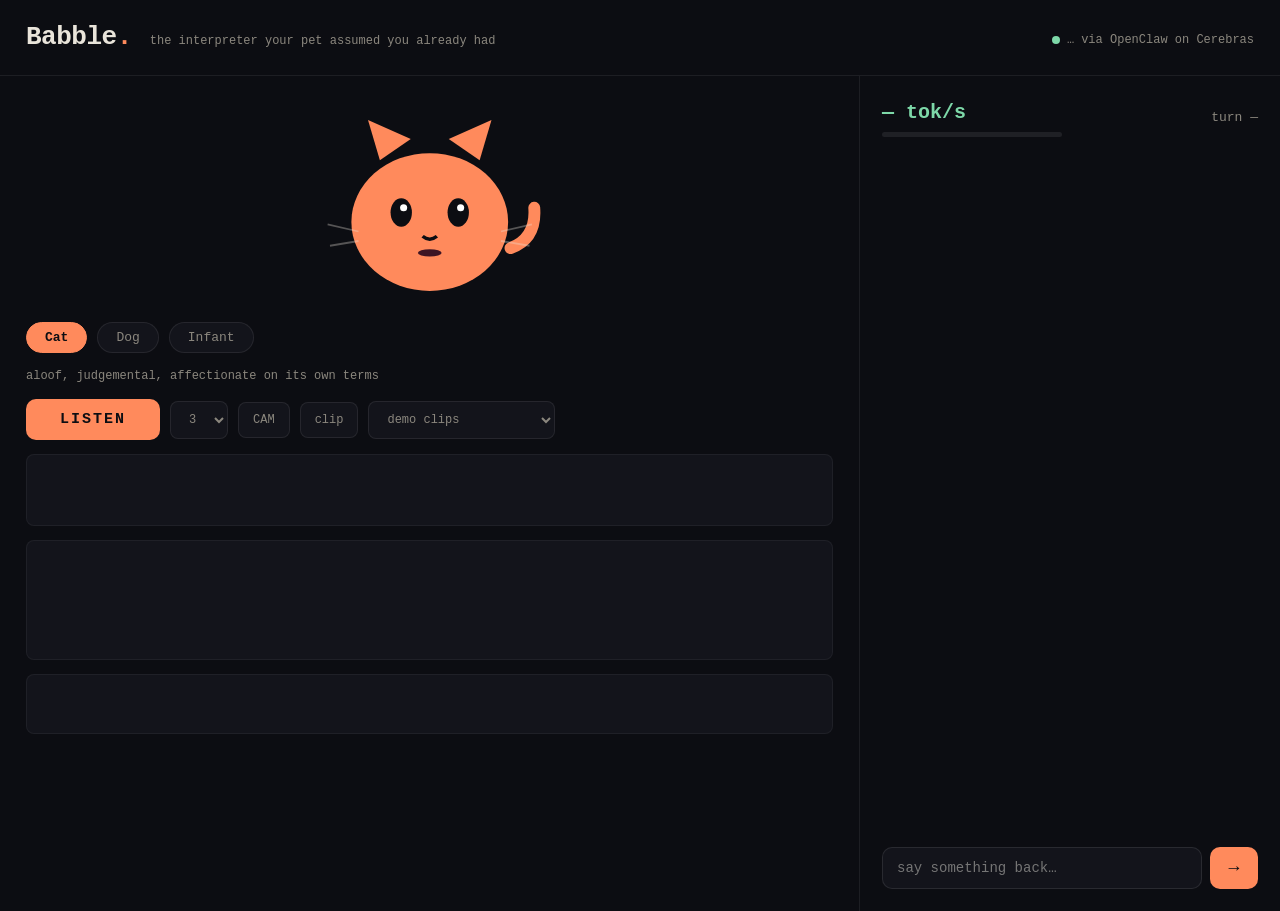
==== public/index.html @ 14e7fb68 "babble: scaffold — server, booth UI, acoustics, vocalizer, agent workspace, clips" ====
<!doctype html>
<html lang="en">
<head>
<meta charset="utf-8" />
<meta name="viewport" content="width=device-width, initial-scale=1" />
<title>Babble — the interspecies interpreter</title>
<link rel="stylesheet" href="style.css" />
</head>
<body>
<header>
  <div class="brand">Babble<span class="dot">.</span></div>
  <div class="tag">the interpreter your pet assumed you already had</div>
  <div class="engine">
    <span class="live"></span>
    <span id="model">…</span> via OpenClaw on Cerebras
  </div>
</header>

<main>
  <section class="booth">
    <div class="stage">
      <svg id="avatar" data-species="cat" viewBox="0 0 200 160">
        <g class="tail"><path d="M168 118 q22 -8 20 -34" fill="none" stroke="currentColor" stroke-width="10" stroke-linecap="round"/></g>
        <g class="ear ear-l"><path d="M58 44 L48 10 L84 26 Z" fill="currentColor"/></g>
        <g class="ear ear-r"><path d="M142 44 L152 10 L116 26 Z" fill="currentColor"/></g>
        <ellipse cx="100" cy="96" rx="66" ry="58" fill="currentColor"/>
        <ellipse cx="76" cy="88" rx="9" ry="12" fill="#0c0d12" class="eye"/>
        <ellipse cx="124" cy="88" rx="9" ry="12" fill="#0c0d12" class="eye"/>
        <circle cx="78" cy="84" r="3" fill="#fff" class="glint"/>
        <circle cx="126" cy="84" r="3" fill="#fff" class="glint"/>
        <path d="M94 108 q6 5 12 0" stroke="#0c0d12" stroke-width="3" fill="none" class="nose"/>
        <ellipse class="mouth" cx="100" cy="122" rx="10" ry="3" fill="#3d1524"/>
        <g class="whiskers" stroke="#e9e4da55" stroke-width="1.5">
          <line x1="40" y1="104" x2="14" y2="98"/><line x1="40" y1="112" x2="16" y2="116"/>
          <line x1="160" y1="104" x2="186" y2="98"/><line x1="160" y1="112" x2="184" y2="116"/>
        </g>
      </svg>
      <video id="camView" muted autoplay playsinline></video>
    </div>

    <div id="speciesRow" class="species-row"></div>
    <div id="persona" class="persona"></div>

    <div class="controls">
      <button id="listen">LISTEN</button>
      <select id="dur"><option>2</option><option selected>3</option><option>5</option></select>
      <button id="cam" title="attach a still frame for posture read">CAM</button>
      <label class="filelabel">clip<input type="file" id="file" accept="audio/*" hidden /></label>
      <select id="democlip">
        <option value="">demo clips</option>
        <option data-s="cat" value="cat-pleading.wav">cat · pleading meow</option>
        <option data-s="cat" value="cat-meow.wav">cat · single meow</option>
        <option data-s="cat" value="cat-meows2.wav">cat · meow run</option>
        <option data-s="dog" value="dog-bark.wav">dog · barking</option>
        <option data-s="dog" value="dog-bark2.wav">dog · bark volley</option>
      </select>
    </div>

    <canvas id="wave" width="640" height="72"></canvas>
    <canvas id="spec" width="640" height="120"></canvas>
    <canvas id="contour" width="640" height="60"></canvas>
  </section>

  <section class="side">
    <div class="telemetry">
      <div><span id="tps">— tok/s</span><div class="bar"><div id="tpsBar"></div></div></div>
      <div class="lat">turn <span id="lat">—</span></div>
    </div>
    <div id="transcript"></div>
    <form id="reply">
      <input id="replyText" placeholder="say something back…" autocomplete="off" />
      <button type="submit">→</button>
    </form>
  </section>
</main>

<script type="module" src="app.js"></script>
</body>
</html>
---- public/style.css ----
:root {
  --bg: #0c0d12;
  --panel: #13141b;
  --ink: #e9e4da;
  --dim: #8b877e;
  --coral: #ff8a5c;
  --moss: #7dd8a8;
  --mono: "SF Mono", "JetBrains Mono", Menlo, monospace;
}
* { box-sizing: border-box; margin: 0; }
body { background: var(--bg); color: var(--ink); font: 15px/1.5 var(--mono); min-height: 100vh; }

header {
  display: flex; align-items: baseline; gap: 18px;
  padding: 18px 26px; border-bottom: 1px solid #ffffff12;
}
.brand { font-size: 26px; font-weight: 700; letter-spacing: -0.5px; }
.dot { color: var(--coral); }
.tag { color: var(--dim); font-size: 12px; }
.engine { margin-left: auto; color: var(--dim); font-size: 12px; display: flex; align-items: center; gap: 7px; }
.live { width: 8px; height: 8px; border-radius: 50%; background: var(--moss); animation: pulse 1.6s infinite; }
@keyframes pulse { 50% { opacity: 0.35; } }

main { display: grid; grid-template-columns: 1fr 420px; gap: 0; min-height: calc(100vh - 65px); }
.booth { padding: 22px 26px; border-right: 1px solid #ffffff12; display: flex; flex-direction: column; gap: 14px; }
.stage { position: relative; height: 210px; display: flex; justify-content: center; align-items: center; }
#avatar { height: 190px; color: var(--coral); }
#camView { position: absolute; right: 0; bottom: 0; width: 150px; border-radius: 8px; display: none; border: 1px solid #ffffff22; }

#avatar[data-species="dog"] { color: #e0b36a; }
#avatar[data-species="dog"] .ear-l, #avatar[data-species="dog"] .ear-r { transform: scaleY(1.7) translateY(-8px); }
#avatar[data-species="infant"] { color: #a8c6f0; }
#avatar[data-species="infant"] .ear-l, #avatar[data-species="infant"] .ear-r { transform: scale(0.4) translateY(60px); opacity: 0; }
#avatar[data-species="infant"] .whiskers { opacity: 0; }
#avatar[data-species="infant"] .tail { opacity: 0; }

#avatar.speak .mouth, #avatar.vocalize .mouth { animation: mouth 0.28s ease-in-out 6; }
@keyframes mouth { 50% { ry: 9px; } }
#avatar.vocalize .ear-l { animation: perk 0.4s 4; }
#avatar.vocalize .ear-r { animation: perk 0.4s 4 0.06s; }
@keyframes perk { 50% { transform: translateY(-5px) scaleY(1.12); } }
#avatar.speak .tail path { animation: wag 0.5s ease-in-out 3; }
@keyframes wag { 50% { transform: rotate(-14deg); } }
.tail path { transform-origin: 168px 118px; }
.eye { animation: blink 4.4s infinite; }
@keyframes blink { 0%, 93%, 100% { ry: 12px; } 96% { ry: 1.5px; } }

.species-row { display: flex; gap: 10px; }
.species {
  font: 13px var(--mono); padding: 7px 18px; border-radius: 999px;
  background: var(--panel); color: var(--dim); border: 1px solid #ffffff14; cursor: pointer;
}
.species.on { color: var(--bg); background: var(--coral); border-color: var(--coral); font-weight: 700; }
.persona { color: var(--dim); font-size: 12px; }

.controls { display: flex; gap: 10px; align-items: center; }
#listen {
  font: 700 15px var(--mono); letter-spacing: 2px; padding: 12px 34px; border-radius: 10px;
  border: none; background: var(--coral); color: var(--bg); cursor: pointer;
}
#listen.rec { background: #ff4d4d; animation: pulse 0.8s infinite; }
select, .filelabel, #cam {
  font: 12px var(--mono); padding: 10px 14px; border-radius: 8px;
  background: var(--panel); color: var(--dim); border: 1px solid #ffffff14; cursor: pointer;
}
#cam.on { color: var(--moss); border-color: var(--moss); }
.filelabel { display: inline-block; }

canvas { width: 100%; border-radius: 8px; background: var(--panel); border: 1px solid #ffffff0d; }
#wave { height: 72px; } #spec { height: 120px; } #contour { height: 60px; }

.side { display: flex; flex-direction: column; padding: 22px; gap: 14px; }
.telemetry { display: flex; justify-content: space-between; align-items: center; font-size: 13px; }
#tps { font-size: 20px; font-weight: 700; color: var(--moss); }
.bar { width: 180px; height: 5px; background: #ffffff14; border-radius: 3px; margin-top: 4px; }
#tpsBar { height: 100%; width: 0; background: var(--moss); border-radius: 3px; transition: width 0.3s; }
.lat { color: var(--dim); }

#transcript { flex: 1; overflow-y: auto; display: flex; flex-direction: column; gap: 10px; min-height: 200px; }
.msg { padding: 11px 14px; border-radius: 12px; max-width: 92%; }
.msg .meta { font-size: 10.5px; color: var(--dim); margin-bottom: 4px; letter-spacing: 0.4px; }
.msg.animal { background: #1f1520; border: 1px solid #ff8a5c33; align-self: flex-start; }
.msg.human { background: #152018; border: 1px solid #7dd8a833; align-self: flex-end; }
.msg.voc { background: transparent; border: 1px dashed #ffffff22; align-self: flex-end; color: var(--dim); }
.msg.system { align-self: center; color: var(--dim); font-size: 12px; padding: 4px; }
.vocline { font-size: 12px; }

#reply { display: flex; gap: 8px; }
#replyText {
  flex: 1; font: 14px var(--mono); padding: 12px 14px; border-radius: 10px;
  background: var(--panel); color: var(--ink); border: 1px solid #ffffff18; outline: none;
}
#replyText:focus { border-color: var(--coral); }
#reply button {
  font: 18px var(--mono); width: 48px; border-radius: 10px; border: none;
  background: var(--coral); color: var(--bg); cursor: pointer;
}
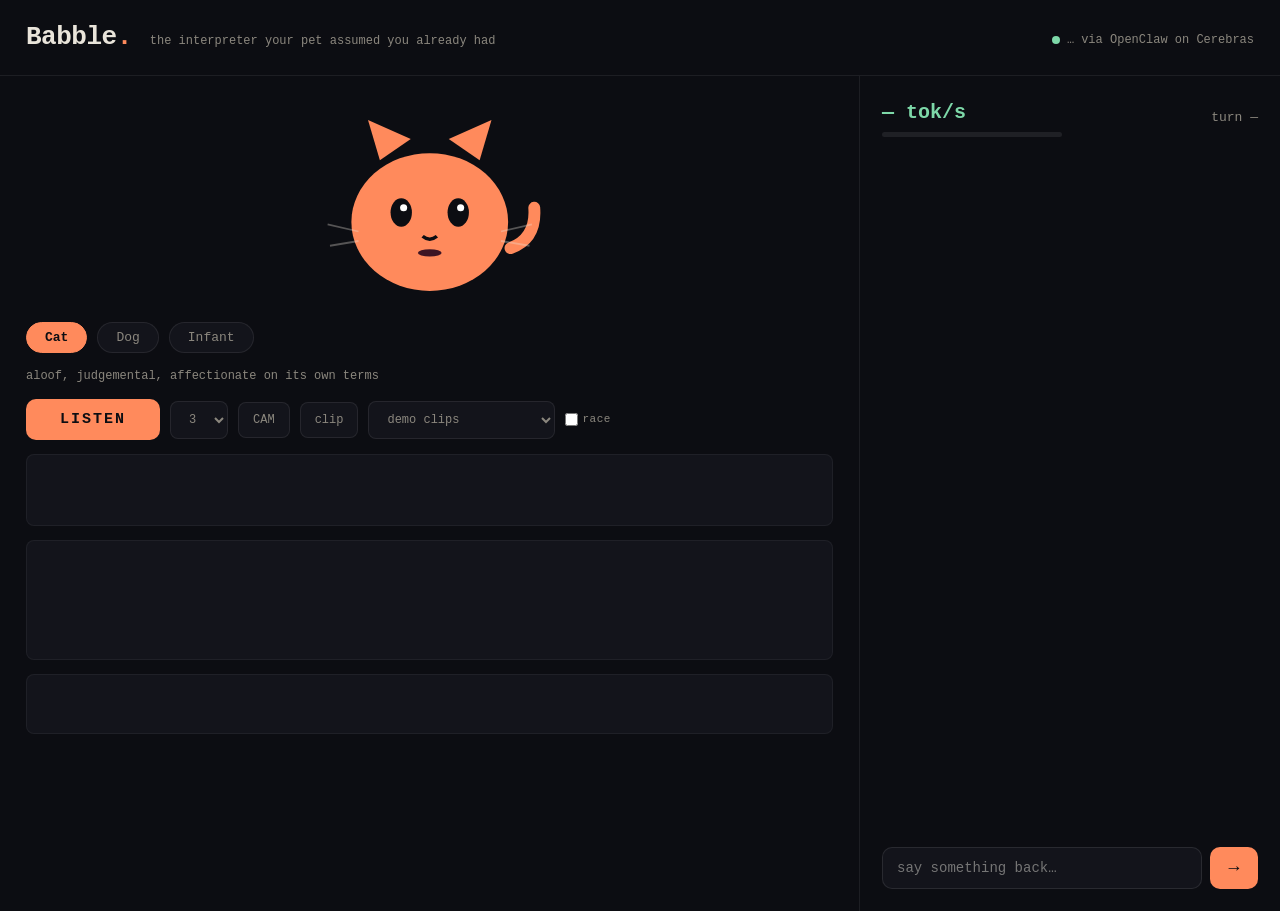
==== commit b57ef2ba: "add Groq race mode, pre-commit hooks (secrets + JS lint) - /api/compare streams same interpret promp" ====
--- a/public/index.html
+++ b/public/index.html
@@ -54,11 +54,13 @@
         <option data-s="dog" value="dog-bark.wav">dog · barking</option>
         <option data-s="dog" value="dog-bark2.wav">dog · bark volley</option>
       </select>
+      <label class="race" title="run the same prompt on Groq alongside Cerebras"><input type="checkbox" id="race" /> race</label>
     </div>
 
     <canvas id="wave" width="640" height="72"></canvas>
     <canvas id="spec" width="640" height="120"></canvas>
     <canvas id="contour" width="640" height="60"></canvas>
+    <div id="queue"></div>
   </section>
 
   <section class="side">
--- a/public/style.css
+++ b/public/style.css
@@ -68,6 +68,7 @@
 
 canvas { width: 100%; border-radius: 8px; background: var(--panel); border: 1px solid #ffffff0d; }
 #wave { height: 72px; } #spec { height: 120px; } #contour { height: 60px; }
+#queue { display: none; color: var(--coral); font-size: 12px; letter-spacing: 0.5px; }
 
 .side { display: flex; flex-direction: column; padding: 22px; gap: 14px; }
 .telemetry { display: flex; justify-content: space-between; align-items: center; font-size: 13px; }
@@ -95,3 +96,8 @@
   font: 18px var(--mono); width: 48px; border-radius: 10px; border: none;
   background: var(--coral); color: var(--bg); cursor: pointer;
 }
+
+.msg.rival { background: #12161f; border: 1px solid #5b9dff33; align-self: flex-start; }
+.msg.rival .meta { color: #5b9dff99; }
+label.race { font-size: 11px; color: var(--dim); display: flex; align-items: center; gap: 4px; letter-spacing: 0.5px; cursor: pointer; }
+label.race input { accent-color: #5b9dff; }
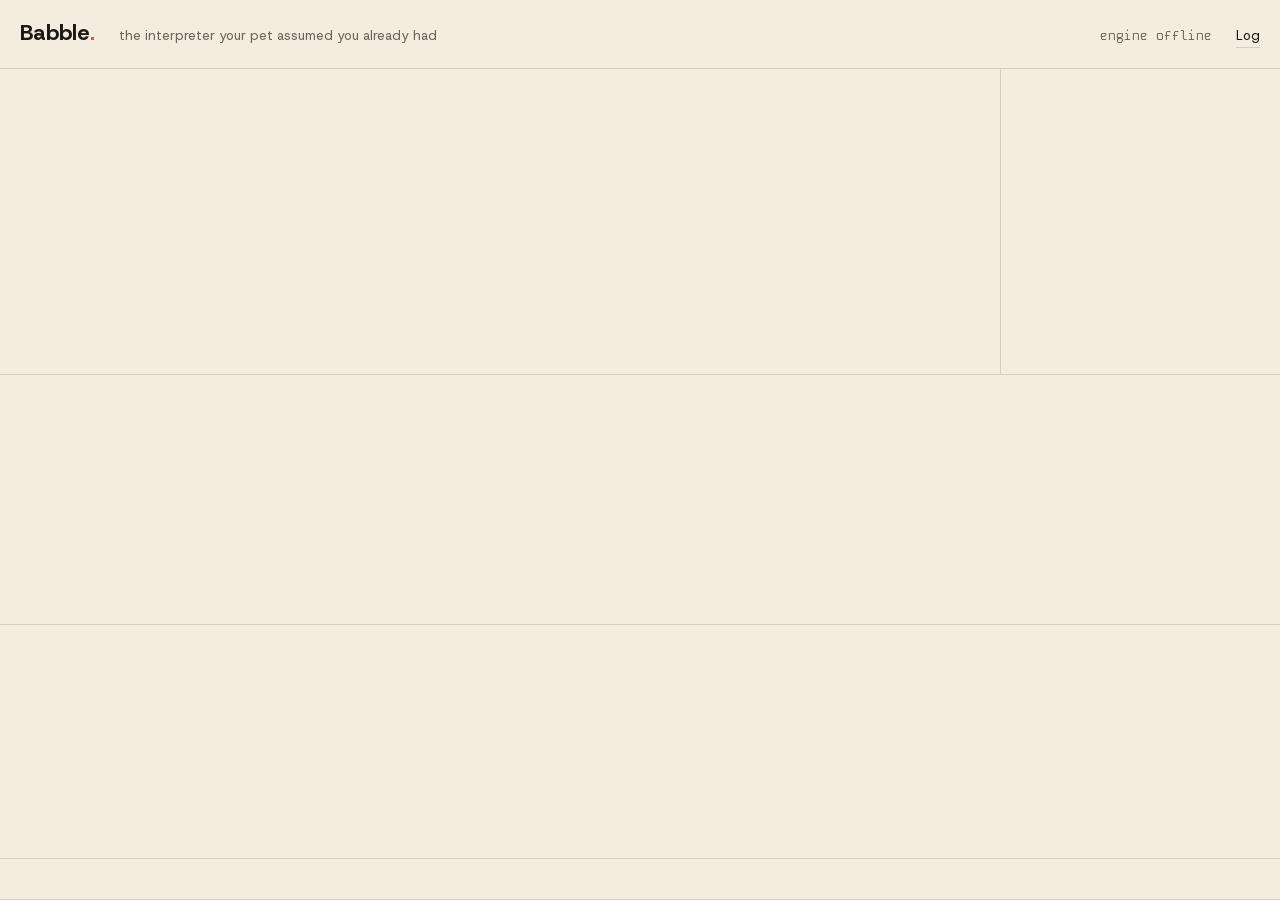
==== commit 07d18da3: "redesign M0: stage shell, event bus, stub modules, dev harness Gives the other three developers moun" ====
--- a/public/index.html
+++ b/public/index.html
@@ -4,78 +4,33 @@
 <meta charset="utf-8" />
 <meta name="viewport" content="width=device-width, initial-scale=1" />
 <title>Babble — the interspecies interpreter</title>
-<link rel="stylesheet" href="style.css" />
+<link rel="stylesheet" href="css/tokens.css" />
+<link rel="stylesheet" href="css/layout.css" />
+<link rel="stylesheet" href="css/character.css" />
+<link rel="stylesheet" href="css/captions.css" />
+<link rel="stylesheet" href="css/ribbon.css" />
+<link rel="stylesheet" href="css/telemetry.css" />
+<link rel="stylesheet" href="css/controls.css" />
+<link rel="stylesheet" href="css/start.css" />
 </head>
-<body>
-<header>
-  <div class="brand">Babble<span class="dot">.</span></div>
-  <div class="tag">the interpreter your pet assumed you already had</div>
-  <div class="engine">
-    <span class="live"></span>
-    <span id="model">…</span> via OpenClaw on Cerebras
-  </div>
-</header>
-
-<main>
-  <section class="booth">
-    <div class="stage">
-      <svg id="avatar" data-species="cat" viewBox="0 0 200 160">
-        <g class="tail"><path d="M168 118 q22 -8 20 -34" fill="none" stroke="currentColor" stroke-width="10" stroke-linecap="round"/></g>
-        <g class="ear ear-l"><path d="M58 44 L48 10 L84 26 Z" fill="currentColor"/></g>
-        <g class="ear ear-r"><path d="M142 44 L152 10 L116 26 Z" fill="currentColor"/></g>
-        <ellipse cx="100" cy="96" rx="66" ry="58" fill="currentColor"/>
-        <ellipse cx="76" cy="88" rx="9" ry="12" fill="#0c0d12" class="eye"/>
-        <ellipse cx="124" cy="88" rx="9" ry="12" fill="#0c0d12" class="eye"/>
-        <circle cx="78" cy="84" r="3" fill="#fff" class="glint"/>
-        <circle cx="126" cy="84" r="3" fill="#fff" class="glint"/>
-        <path d="M94 108 q6 5 12 0" stroke="#0c0d12" stroke-width="3" fill="none" class="nose"/>
-        <ellipse class="mouth" cx="100" cy="122" rx="10" ry="3" fill="#3d1524"/>
-        <g class="whiskers" stroke="#e9e4da55" stroke-width="1.5">
-          <line x1="40" y1="104" x2="14" y2="98"/><line x1="40" y1="112" x2="16" y2="116"/>
-          <line x1="160" y1="104" x2="186" y2="98"/><line x1="160" y1="112" x2="184" y2="116"/>
-        </g>
-      </svg>
-      <video id="camView" muted autoplay playsinline></video>
-    </div>
-
-    <div id="speciesRow" class="species-row"></div>
-    <div id="persona" class="persona"></div>
-
-    <div class="controls">
-      <button id="listen">LISTEN</button>
-      <select id="dur"><option>2</option><option selected>3</option><option>5</option></select>
-      <button id="cam" title="attach a still frame for posture read">CAM</button>
-      <label class="filelabel">clip<input type="file" id="file" accept="audio/*" hidden /></label>
-      <select id="democlip">
-        <option value="">demo clips</option>
-        <option data-s="cat" value="cat-pleading.wav">cat · pleading meow</option>
-        <option data-s="cat" value="cat-meow.wav">cat · single meow</option>
-        <option data-s="cat" value="cat-meows2.wav">cat · meow run</option>
-        <option data-s="dog" value="dog-bark.wav">dog · barking</option>
-        <option data-s="dog" value="dog-bark2.wav">dog · bark volley</option>
-      </select>
-      <label class="race" title="run the same prompt on Groq alongside Cerebras"><input type="checkbox" id="race" /> race</label>
-    </div>
-
-    <canvas id="wave" width="640" height="72"></canvas>
-    <canvas id="spec" width="640" height="120"></canvas>
-    <canvas id="contour" width="640" height="60"></canvas>
-    <div id="queue"></div>
-  </section>
-
-  <section class="side">
-    <div class="telemetry">
-      <div><span id="tps">— tok/s</span><div class="bar"><div id="tpsBar"></div></div></div>
-      <div class="lat">turn <span id="lat">—</span></div>
-    </div>
-    <div id="transcript"></div>
-    <form id="reply">
-      <input id="replyText" placeholder="say something back…" autocomplete="off" />
-      <button type="submit">→</button>
-    </form>
-  </section>
+<body data-state="boot" data-species="cat">
+<div id="start" aria-label="Start screen"></div>
+<main id="stage">
+  <header id="masthead" aria-label="Masthead">
+    <span class="wordmark">Babble<span class="dot">.</span></span>
+    <span class="tagline">the interpreter your pet assumed you already had</span>
+    <span id="engine">…</span>
+    <button id="logToggle" type="button" aria-expanded="false" aria-controls="log">Log</button>
+  </header>
+  <section id="character" aria-label="Character"></section>
+  <section id="captions" aria-label="Captions"></section>
+  <section id="ribbon" aria-label="Sound ribbon"></section>
+  <aside id="telemetry" aria-label="Telemetry"></aside>
+  <nav id="controls" aria-label="Controls"></nav>
+  <aside id="log" aria-label="Conversation log"><h2>Log</h2><ol id="logList"></ol></aside>
+  <video id="camView" muted autoplay playsinline></video>
 </main>
-
+<!-- vendor scripts (Dev D adds gsap here) -->
 <script type="module" src="app.js"></script>
 </body>
 </html>
--- a/public/css/tokens.css
+++ b/public/css/tokens.css
@@ -0,0 +1,53 @@
+@font-face {
+  font-family: "Host Grotesk";
+  src: url("../fonts/HostGrotesk-Latin.woff2") format("woff2");
+  font-weight: 300 800;
+  font-display: swap;
+}
+@font-face {
+  font-family: "Kode Mono";
+  src: url("../fonts/kode-mono-latin-400.woff2") format("woff2");
+  font-weight: 400;
+  font-display: swap;
+}
+
+:root {
+  --paper: #f3ecdf;   --paper-2: #e9e0cf;   --rule: rgb(28 26 23 / 14%);
+  --ink: #1c1a17;     --ink-2: #6b645a;
+  --cat: #e4572e;     --dog: #c98a1b;       --infant: #3f7fbf;
+  --rival: #4a4e9e;   --ok: #2f7d5b;        --warn: #b3261e;
+  --signal: var(--cat);
+  --font-display: "Host Grotesk", system-ui, sans-serif;
+  --font-mono: "Kode Mono", ui-monospace, monospace;
+  --step--1: 0.8125rem; --step-0: 1rem; --step-1: 1.375rem;
+  --step-2: 2rem; --step-3: clamp(2.25rem, 5vw, 4.5rem);
+  --ease-out: cubic-bezier(.2,.8,.2,1); --ease-spring: cubic-bezier(.3,1.6,.5,1);
+  --dur-1: 120ms; --dur-2: 240ms; --dur-3: 480ms;
+}
+body[data-species="dog"]    { --signal: var(--dog); }
+body[data-species="infant"] { --signal: var(--infant); }
+
+* { box-sizing: border-box; margin: 0; }
+
+body {
+  background: var(--paper);
+  color: var(--ink);
+  font: var(--step-0)/1.5 var(--font-display);
+}
+
+.visually-hidden {
+  position: absolute;
+  width: 1px;
+  height: 1px;
+  padding: 0;
+  margin: -1px;
+  overflow: hidden;
+  clip: rect(0 0 0 0);
+  white-space: nowrap;
+  border: 0;
+}
+
+:focus-visible {
+  outline: 2px solid var(--ink);
+  outline-offset: 2px;
+}
--- a/public/css/layout.css
+++ b/public/css/layout.css
@@ -0,0 +1,163 @@
+#stage {
+  display: grid;
+  gap: 0;
+}
+
+#stage > * {
+  padding: clamp(10px, 2vw, 20px);
+  border-bottom: 1px solid var(--rule);
+}
+
+#masthead {
+  display: flex;
+  align-items: baseline;
+  gap: clamp(12px, 2vw, 24px);
+}
+
+#masthead .wordmark {
+  font: 700 var(--step-1)/1.2 var(--font-display);
+}
+#masthead .wordmark .dot {
+  color: var(--signal);
+}
+#masthead .tagline {
+  color: var(--ink-2);
+  font-size: var(--step--1);
+}
+#masthead #engine {
+  margin-left: auto;
+  font: var(--step--1)/1.4 var(--font-mono);
+  color: var(--ink-2);
+}
+#masthead #logToggle {
+  font: inherit;
+  font-size: var(--step--1);
+  background: none;
+  border: 0;
+  border-bottom: 1px solid var(--rule);
+  color: var(--ink);
+  cursor: pointer;
+  padding: 0 0 1px;
+}
+#masthead #logToggle:hover {
+  border-bottom-color: var(--ink);
+}
+
+#stage,
+#character {
+  position: relative;
+}
+
+#camView {
+  display: none;
+}
+#camView.on {
+  display: block;
+  position: absolute;
+  top: clamp(10px, 2vw, 20px);
+  right: clamp(10px, 2vw, 20px);
+  width: 150px;
+  border-radius: 8px;
+  border: 1px solid var(--rule);
+}
+
+#start {
+  position: fixed;
+  inset: 0;
+  z-index: 10;
+  background: var(--paper);
+  display: none;
+}
+body[data-state="boot"] #start {
+  display: block;
+}
+
+#log {
+  position: fixed;
+  right: 0;
+  top: 0;
+  bottom: 0;
+  width: min(380px, 92vw);
+  background: var(--paper-2);
+  border-left: 1px solid var(--rule);
+  transform: translateX(100%);
+  transition: transform var(--dur-2) var(--ease-out);
+  padding: clamp(12px, 2vw, 20px);
+  overflow-y: auto;
+  z-index: 20;
+}
+#log.open {
+  transform: translateX(0);
+}
+#log h2 {
+  font-size: var(--step-0);
+  margin-bottom: 0.75em;
+}
+#logList {
+  padding-left: 1.4em;
+  font-size: var(--step--1);
+}
+#logList li {
+  margin-bottom: 0.6em;
+}
+
+@media (min-width: 900px) {
+  body {
+    overflow: hidden;
+  }
+  #stage {
+    height: 100dvh;
+    grid-template-columns: 1fr 1fr minmax(220px, 280px);
+    grid-template-rows: auto 34vh 1fr 26vh auto;
+    grid-template-areas:
+      "masthead masthead masthead"
+      "character character telemetry"
+      "captions captions captions"
+      "ribbon ribbon ribbon"
+      "controls controls controls";
+  }
+  #masthead  { grid-area: masthead; }
+  #character { grid-area: character; }
+  #telemetry { grid-area: telemetry; border-left: 1px solid var(--rule); }
+  #captions  { grid-area: captions; }
+  #ribbon    { grid-area: ribbon; }
+  #controls  { grid-area: controls; }
+}
+
+@media (max-width: 899.98px) {
+  #stage {
+    grid-template-columns: 1fr;
+    grid-template-areas:
+      "masthead"
+      "character"
+      "captions"
+      "telemetry"
+      "ribbon"
+      "controls";
+  }
+  #masthead  { grid-area: masthead; }
+  #character { grid-area: character; }
+  #captions  { grid-area: captions; }
+  #telemetry { grid-area: telemetry; }
+  #ribbon    { grid-area: ribbon; }
+  #character { min-height: 38dvh; }
+  #captions  { min-height: 22dvh; }
+  #ribbon    { min-height: 24dvh; }
+  #controls {
+    grid-area: controls;
+    position: sticky;
+    bottom: 0;
+    background: var(--paper);
+    border-top: 1px solid var(--rule);
+  }
+  #masthead .tagline {
+    display: none;
+  }
+}
+
+@media (prefers-reduced-motion: reduce) {
+  *, *::before, *::after {
+    transition: none !important;
+    animation: none !important;
+  }
+}
--- a/public/css/character.css
+++ b/public/css/character.css
@@ -0,0 +1 @@
+/* character — Dev C */
--- a/public/css/captions.css
+++ b/public/css/captions.css
@@ -0,0 +1 @@
+/* captions — Dev D */
--- a/public/css/ribbon.css
+++ b/public/css/ribbon.css
@@ -0,0 +1 @@
+/* ribbon — Dev B */
--- a/public/css/telemetry.css
+++ b/public/css/telemetry.css
@@ -0,0 +1 @@
+/* telemetry — Dev B */
--- a/public/css/controls.css
+++ b/public/css/controls.css
@@ -0,0 +1 @@
+/* controls — Dev D */
--- a/public/css/start.css
+++ b/public/css/start.css
@@ -0,0 +1 @@
+/* start — Dev D */
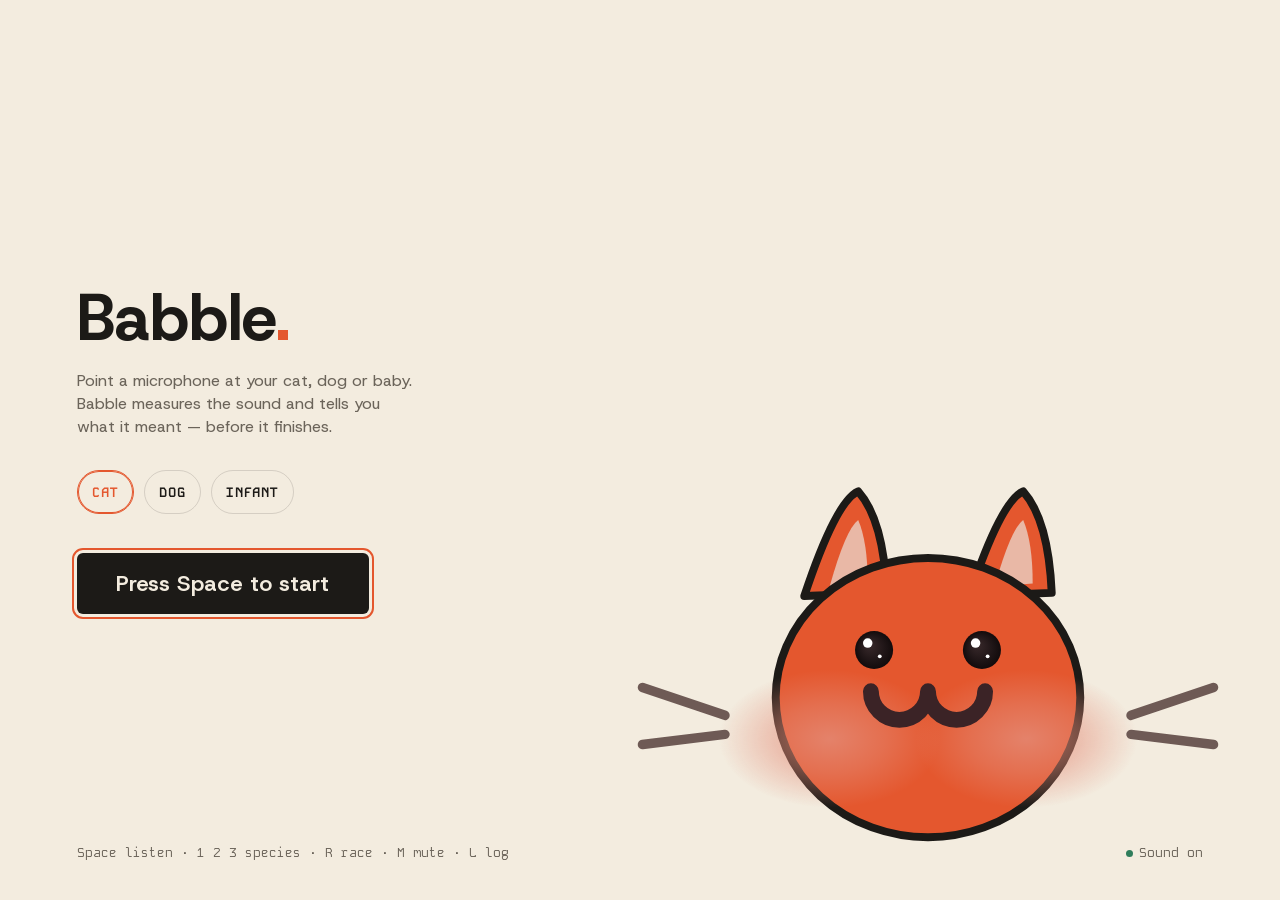
==== commit 6548ba39: "checkpoint: captions, start screen, controls + integration fixes Work-in-progress snapshot of the in" ====
--- a/public/index.html
+++ b/public/index.html
@@ -30,7 +30,6 @@
   <aside id="log" aria-label="Conversation log"><h2>Log</h2><ol id="logList"></ol></aside>
   <video id="camView" muted autoplay playsinline></video>
 </main>
-<!-- vendor scripts (Dev D adds gsap here) -->
 <script type="module" src="app.js"></script>
 </body>
 </html>
--- a/public/css/layout.css
+++ b/public/css/layout.css
@@ -6,6 +6,11 @@
 #stage > * {
   padding: clamp(10px, 2vw, 20px);
   border-bottom: 1px solid var(--rule);
+  min-height: 0;
+}
+
+#masthead, #character, #captions, #ribbon, #telemetry {
+  overflow: hidden;
 }
 
 #masthead {
@@ -108,7 +113,7 @@
   #stage {
     height: 100dvh;
     grid-template-columns: 1fr 1fr minmax(220px, 280px);
-    grid-template-rows: auto 34vh 1fr 26vh auto;
+    grid-template-rows: auto minmax(0, 26vh) minmax(0, 1fr) minmax(0, 32vh) auto;
     grid-template-areas:
       "masthead masthead masthead"
       "character character telemetry"
@@ -122,6 +127,10 @@
   #captions  { grid-area: captions; }
   #ribbon    { grid-area: ribbon; }
   #controls  { grid-area: controls; }
+}
+
+@media (max-width: 1100px) {
+  #masthead .tagline { display: none; }
 }
 
 @media (max-width: 899.98px) {
@@ -140,7 +149,7 @@
   #captions  { grid-area: captions; }
   #telemetry { grid-area: telemetry; }
   #ribbon    { grid-area: ribbon; }
-  #character { min-height: 38dvh; }
+  #character { height: 38dvh; }
   #captions  { min-height: 22dvh; }
   #ribbon    { min-height: 24dvh; }
   #controls {
--- a/public/css/character.css
+++ b/public/css/character.css
@@ -1 +1,16 @@
-/* character — Dev C */
+/* character — Dev C (docs/redesign/dev-c-character.md).
+   The canvas fills #character; the module sizes itself, so CSS only frames it. */
+
+#character {
+  display: grid;
+  place-items: center;
+  min-height: 0;
+}
+
+#character canvas,
+.start-pane canvas {
+  display: block;
+  width: 100%;
+  height: 100%;
+  touch-action: none;
+}
--- a/public/css/captions.css
+++ b/public/css/captions.css
@@ -1 +1,237 @@
-/* captions — Dev D */
+/* captions — Dev D. The translation as large type the sound turns into. */
+
+#captions {
+  min-height: 0;
+  container-type: size;
+  display: flex;
+  flex-direction: column;
+  justify-content: center;
+  overflow: hidden;
+}
+
+.cap-lanes {
+  display: grid;
+  grid-template-columns: 1fr;
+  gap: clamp(12px, 2vw, 24px);
+  min-height: 0;
+  flex: 1;
+  align-items: center;
+}
+#captions[data-race="on"] .cap-lanes {
+  grid-template-columns: 1fr 1fr;
+}
+#captions[data-race="on"] .cap-lane[data-lane="groq"] {
+  border-left: 1px solid var(--rule);
+  padding-left: clamp(12px, 2vw, 24px);
+}
+
+.cap-lane {
+  min-width: 0;
+  min-height: 0;
+  display: flex;
+  flex-direction: column;
+  max-height: 100%;
+}
+.cap-lane[data-lane="groq"] { --lane-accent: var(--rival); }
+.cap-lane[data-lane="cerebras"] { --lane-accent: var(--signal); }
+.cap-lane[hidden] { display: none; }
+
+.cap-head {
+  font-family: var(--font-mono);
+  font-size: var(--step--1);
+  text-transform: uppercase;
+  letter-spacing: 0.06em;
+  color: var(--ink);
+  opacity: 0;
+  transition: opacity var(--dur-1) var(--ease-out);
+  white-space: nowrap;
+  overflow: hidden;
+  text-overflow: ellipsis;
+}
+.cap-lane.has-header .cap-head { opacity: 1; }
+.cap-head .cap-conf { color: var(--ink-2); }
+
+.cap-label {
+  font-family: var(--font-mono);
+  font-size: var(--step--1);
+  color: var(--ink-2);
+  margin-top: 0.15em;
+  display: flex;
+  gap: 0.8em;
+  align-items: baseline;
+}
+.cap-tag {
+  border: 1px solid var(--ink-2);
+  border-radius: 3px;
+  padding: 0 0.4em;
+  font-size: 0.85em;
+  letter-spacing: 0.06em;
+}
+.cap-flag { color: var(--lane-accent, var(--signal)); }
+
+.cap-utt {
+  overflow: hidden;
+  display: flex;
+  flex-direction: column;
+  justify-content: flex-end;
+  flex: 1;
+  min-height: 1.1em;
+  font-family: var(--font-display);
+  font-weight: 600;
+  font-size: max(1.5rem, min(var(--step-3), calc((100cqh - 3.75rem) / 2.3)));
+  line-height: 1.05;
+  color: var(--ink);
+  margin-top: 0.1em;
+}
+.cap-utt-in {
+  max-width: 22ch;
+  transition: transform 0.22s var(--ease-out);
+}
+#captions[data-race="on"] .cap-utt-in { max-width: 18ch; }
+#captions[data-race="on"] .cap-reply {
+  display: flex;
+  gap: 1.2em;
+  align-items: baseline;
+  justify-content: flex-end;
+  white-space: nowrap;
+  overflow: hidden;
+}
+#captions[data-race="on"] .cap-glosses { margin-top: 0; }
+
+.cap-word { display: inline-block; white-space: pre; }
+.cap-ch { position: relative; opacity: 0; transition: opacity 0.15s ease-out; }
+.cap-ch.on { opacity: 1; }
+.cap-bar {
+  position: absolute;
+  left: 50%;
+  bottom: 0.35em;
+  width: 0.09em;
+  min-width: 2px;
+  border-radius: 0.05em;
+  background: var(--lane-accent, var(--signal));
+  transform: translateX(-50%) scaleY(0);
+  transform-origin: 50% 50%;
+  transition: transform 0.18s ease-in-out;
+}
+.cap-bar.grown {
+  transform: translateX(-50%) scaleY(1);
+  transition: transform 0.1s ease-out;
+}
+.cap-bar.grown.flick {
+  transition: none;
+  animation: cap-flick 0.16s ease-in-out infinite alternate;
+}
+.cap-bar.done {
+  transform: translateX(-50%) scaleY(0);
+  transition: transform 0.18s ease-in-out;
+}
+.cap-bar.blip {
+  transition: transform 0.06s ease-out;
+}
+@keyframes cap-flick {
+  from { transform: translateX(-50%) scaleY(0.7); }
+  to   { transform: translateX(-50%) scaleY(1.1); }
+}
+
+.cap-status {
+  font-family: var(--font-mono);
+  font-size: var(--step--1);
+  color: var(--ink-2);
+  margin-top: 0.4em;
+  min-height: 1.2em;
+}
+.cap-status .cap-line { display: block; }
+.cap-status .cap-line.swap-in { animation: cap-line-in 0.25s var(--ease-out); }
+@keyframes cap-line-in {
+  from { opacity: 0; transform: translateY(0.4em); }
+  to { opacity: 1; transform: none; }
+}
+.cap-elapsed { color: var(--ink); }
+.cap-error { color: var(--warn); }
+.cap-notice { color: var(--ink-2); }
+
+.cap-retry {
+  font: inherit;
+  font-size: var(--step--1);
+  margin-left: 0.8em;
+  background: none;
+  border: 1px solid var(--ink);
+  border-radius: 3px;
+  padding: 0.15em 0.7em;
+  cursor: pointer;
+  color: var(--ink);
+}
+.cap-retry:hover { background: var(--ink); color: var(--paper); }
+
+.cap-breathe { display: flex; gap: 3px; align-items: flex-end; height: 0.9em; }
+.cap-breathe i {
+  width: 3px; background: var(--signal); display: block;
+  animation: cap-breathe 1.1s ease-in-out infinite;
+}
+.cap-breathe i:nth-child(2n) { animation-delay: 0.15s; }
+.cap-breathe i:nth-child(3n) { animation-delay: 0.3s; }
+.cap-breathe i:nth-child(4n) { animation-delay: 0.45s; }
+@keyframes cap-breathe {
+  0%, 100% { height: 0.2em; }
+  50% { height: 0.8em; }
+}
+
+.cap-prompt {
+  font-family: var(--font-display);
+  font-size: var(--step-0);
+  color: var(--ink-2);
+}
+
+.cap-reply {
+  margin-top: clamp(8px, 1.5vw, 16px);
+  text-align: right;
+  font-family: var(--font-display);
+}
+.cap-reply .you {
+  font-size: var(--step-1);
+  color: var(--ink);
+}
+.cap-reply .you b {
+  font-family: var(--font-mono);
+  font-weight: 400;
+  font-size: var(--step--1);
+  color: var(--ink-2);
+  text-transform: uppercase;
+  letter-spacing: 0.06em;
+  margin-right: 0.6em;
+}
+.cap-glosses {
+  font-family: var(--font-mono);
+  font-size: var(--step--1);
+  color: var(--signal);
+  margin-top: 0.3em;
+}
+.cap-glosses span { opacity: 0; transition: opacity 0.2s ease-out; }
+.cap-glosses span.on { opacity: 1; }
+
+.visually-hidden {
+  position: absolute !important;
+  width: 1px; height: 1px;
+  clip-path: inset(50%);
+  overflow: hidden;
+  white-space: nowrap;
+}
+
+@media (max-width: 899.98px) {
+  #captions { min-height: 22dvh; }
+  .cap-utt { font-size: var(--step-2); }
+  #captions[data-race="on"] .cap-lanes { grid-template-columns: 1fr; }
+  #captions[data-race="on"] .cap-lane[data-lane="groq"] {
+    border-left: 0;
+    border-top: 1px solid var(--rule);
+    padding-left: 0;
+    padding-top: 10px;
+  }
+}
+
+@media (prefers-reduced-motion: reduce) {
+  .cap-ch { transition: none; opacity: 1; }
+  .cap-bar { display: none; }
+  .cap-status .cap-line.swap-in { animation: none; }
+  .cap-breathe i { animation: none; height: 0.5em; }
+}
--- a/public/css/ribbon.css
+++ b/public/css/ribbon.css
@@ -1 +1,32 @@
-/* ribbon — Dev B */
+/* Sound ribbon — Dev B. Lower-third stage: the DSP picture, large and annotated. */
+
+#ribbon {
+  min-height: 0;
+  height: 100%;
+  padding-top: 8px !important;
+  padding-bottom: 8px !important;
+}
+
+.ribbon-canvas {
+  display: block;
+  width: 100%;
+  height: 100%;
+  border: 1px solid var(--rule);
+  border-radius: 3px;
+  background: var(--paper);
+}
+
+body[data-state="queued"] #ribbon .ribbon-canvas,
+body[data-state="streaming"] #ribbon .ribbon-canvas {
+  border-left: 2px solid var(--signal);
+}
+
+@media (max-width: 899.98px) {
+  #ribbon { min-height: 24dvh; height: auto; }
+}
+
+@media (prefers-reduced-motion: reduce) {
+  #ribbon .ribbon-canvas {
+    border-left-width: 1px;
+  }
+}
--- a/public/css/telemetry.css
+++ b/public/css/telemetry.css
@@ -1 +1,31 @@
-/* telemetry — Dev B */
+/* Speed telemetry — Dev B. Dot-matrix figure + mono DOM text. */
+
+#telemetry {
+  min-height: 0;
+  display: flex;
+  flex-direction: column;
+  gap: 8px;
+}
+
+.telemetry-canvas {
+  display: block;
+  width: 100%;
+  height: 84px;
+  flex: none;
+  border: 1px solid var(--rule);
+  border-radius: 3px;
+  background: var(--paper-2);
+}
+
+.telemetry-text {
+  font: var(--step--1)/1.55 var(--font-mono);
+  color: var(--ink-2);
+  min-height: 2.6em;
+}
+.telemetry-text div { min-height: 1.3em; white-space: nowrap; overflow: hidden; text-overflow: ellipsis; }
+
+@media (max-width: 899.98px) {
+  #telemetry { flex-direction: row; align-items: center; }
+  .telemetry-canvas { width: 46%; height: 64px; }
+  .telemetry-text { min-height: 0; }
+}
--- a/public/css/controls.css
+++ b/public/css/controls.css
@@ -1 +1,263 @@
-/* controls — Dev D */
+/* controls — Dev D. The control row: three groups + reply, sheet on phone. */
+
+#controls {
+  min-height: 0;
+  overflow: visible;
+  display: flex;
+  align-items: center;
+  flex-wrap: wrap;
+  gap: 8px 18px;
+}
+
+@media (max-width: 1199.98px) {
+  #controls { align-items: stretch; flex-direction: column; justify-content: center; }
+  .ctl-reply { flex: 0 1 auto; }
+}
+
+.ctl-main {
+  display: flex;
+  align-items: center;
+  gap: clamp(14px, 2vw, 28px);
+  flex-wrap: wrap;
+}
+.ctl-group {
+  display: flex;
+  align-items: center;
+  gap: 8px;
+}
+.ctl-group + .ctl-group { border-left: 1px solid var(--rule); padding-left: clamp(14px, 2vw, 28px); }
+
+.ctl-listen {
+  position: relative;
+  display: inline-flex;
+  align-items: center;
+  justify-content: center;
+  gap: 10px;
+  min-height: 52px;
+  min-width: 140px;
+  padding: 0 26px;
+  border: 0;
+  border-radius: 8px;
+  background: var(--ink);
+  color: var(--paper);
+  font: 600 var(--step-0)/1 var(--font-display);
+  cursor: pointer;
+  transition: transform var(--dur-1) var(--ease-spring), opacity var(--dur-1);
+}
+.ctl-listen:hover:not(:disabled) { transform: translateY(-1px); }
+.ctl-listen:active:not(:disabled) { transform: translateY(1px); }
+.ctl-listen:disabled { opacity: 0.5; cursor: default; }
+.ctl-listen.on { background: var(--signal); }
+.ctl-ring {
+  width: 22px; height: 22px;
+  display: none;
+  transform: rotate(-90deg);
+}
+.ctl-ring circle {
+  fill: none;
+  stroke: var(--paper);
+  stroke-width: 3;
+}
+.ctl-listen.on .ctl-ring { display: block; }
+
+.ctl-btn {
+  min-height: 44px;
+  padding: 0 16px;
+  border: 1px solid var(--rule);
+  border-radius: 7px;
+  background: none;
+  color: var(--ink);
+  font: var(--step--1)/1 var(--font-mono);
+  cursor: pointer;
+  transition: border-color var(--dur-1), background var(--dur-1);
+}
+.ctl-btn:hover:not(:disabled) { border-color: var(--ink); }
+.ctl-btn:active:not(:disabled) { background: var(--paper-2); }
+.ctl-btn:disabled { opacity: 0.5; cursor: default; }
+.ctl-btn[aria-pressed="true"] {
+  border-color: var(--signal);
+  color: var(--signal);
+  box-shadow: inset 0 0 0 1px var(--signal);
+}
+
+.ctl-seg {
+  display: inline-flex;
+  border: 1px solid var(--rule);
+  border-radius: 7px;
+  overflow: hidden;
+}
+.ctl-segbtn {
+  min-height: 44px;
+  padding: 0 12px;
+  border: 0;
+  border-right: 1px solid var(--rule);
+  background: none;
+  font: var(--step--1)/1 var(--font-mono);
+  color: var(--ink-2);
+  cursor: pointer;
+  text-transform: capitalize;
+}
+.ctl-segbtn:last-child { border-right: 0; }
+.ctl-segbtn:hover { color: var(--ink); }
+.ctl-segbtn[aria-pressed="true"] { color: var(--ink); background: var(--paper-2); }
+.ctl-species .ctl-segbtn[data-sp="cat"][aria-pressed="true"] { color: var(--cat); box-shadow: inset 0 -2px 0 var(--cat); }
+.ctl-species .ctl-segbtn[data-sp="dog"][aria-pressed="true"] { color: var(--dog); box-shadow: inset 0 -2px 0 var(--dog); }
+.ctl-species .ctl-segbtn[data-sp="infant"][aria-pressed="true"] { color: var(--infant); box-shadow: inset 0 -2px 0 var(--infant); }
+
+.ctl-switch {
+  display: inline-flex;
+  align-items: center;
+  gap: 9px;
+  min-height: 44px;
+  padding: 0 4px;
+  border: 0;
+  background: none;
+  font: var(--step--1)/1 var(--font-mono);
+  color: var(--ink);
+  cursor: pointer;
+}
+.ctl-switch-track {
+  width: 44px; height: 24px;
+  border: 1px solid var(--ink-2);
+  border-radius: 999px;
+  position: relative;
+  transition: background var(--dur-1), border-color var(--dur-1);
+  flex: none;
+}
+.ctl-switch-thumb {
+  position: absolute;
+  left: 2px; top: 2px;
+  width: 18px; height: 18px;
+  border-radius: 50%;
+  background: var(--ink);
+}
+.ctl-switch.on .ctl-switch-track { background: var(--rival); border-color: var(--rival); }
+.ctl-switch.on .ctl-switch-thumb { background: var(--paper); }
+
+.ctl-reply {
+  display: flex;
+  gap: 8px;
+}
+.ctl-input {
+  flex: 1;
+  min-width: 0;
+  min-height: 44px;
+  border: 1px solid var(--rule);
+  border-radius: 7px;
+  background: var(--paper);
+  padding: 0 14px;
+  font: var(--step-0)/1 var(--font-display);
+  color: var(--ink);
+}
+.ctl-input::placeholder { color: var(--ink-2); }
+.ctl-input:disabled { opacity: 0.55; }
+.ctl-send {
+  min-height: 44px;
+  padding: 0 20px;
+  border: 1px solid var(--ink);
+  border-radius: 7px;
+  background: var(--ink);
+  color: var(--paper);
+  font: 600 var(--step--1)/1 var(--font-mono);
+  cursor: pointer;
+}
+.ctl-send:disabled { opacity: 0.5; cursor: default; }
+.ctl-send:hover:not(:disabled) { background: var(--signal); border-color: var(--signal); }
+
+.ctl-menu {
+  position: fixed;
+  z-index: 30;
+  min-width: 220px;
+  background: var(--paper);
+  border: 1px solid var(--ink);
+  border-radius: 8px;
+  padding: 6px;
+  box-shadow: 0 8px 30px rgb(28 26 23 / 18%);
+  display: flex;
+  flex-direction: column;
+}
+.ctl-menuitem {
+  min-height: 44px;
+  text-align: left;
+  border: 0;
+  background: none;
+  padding: 0 12px;
+  border-radius: 5px;
+  font: var(--step--1)/1.3 var(--font-mono);
+  color: var(--ink);
+  cursor: pointer;
+}
+.ctl-menuitem:hover, .ctl-menuitem:focus-visible { background: var(--paper-2); }
+
+.ctl-bar { display: none; }
+.ctl-sheet {
+  position: fixed;
+  inset: 0;
+  z-index: 30;
+  background: rgb(28 26 23 / 35%);
+  display: flex;
+  align-items: flex-end;
+}
+.ctl-sheet-in {
+  width: 100%;
+  background: var(--paper);
+  border-top: 1px solid var(--ink);
+  border-radius: 14px 14px 0 0;
+  padding: 18px clamp(16px, 4vw, 28px) 28px;
+  display: flex;
+  flex-direction: column;
+  gap: 14px;
+}
+.ctl-sheet-title {
+  font: var(--step--1)/1 var(--font-mono);
+  text-transform: uppercase;
+  letter-spacing: 0.06em;
+  color: var(--ink-2);
+}
+.ctl-sheet-body {
+  display: flex;
+  flex-wrap: wrap;
+  gap: 10px;
+  align-items: center;
+}
+
+.ctl-btn:focus-visible,
+.ctl-listen:focus-visible,
+.ctl-segbtn:focus-visible,
+.ctl-switch:focus-visible,
+.ctl-send:focus-visible,
+.ctl-menuitem:focus-visible,
+.ctl-input:focus-visible {
+  outline: 2px solid var(--signal);
+  outline-offset: 2px;
+}
+
+@media (max-width: 899.98px) {
+  .ctl-main { display: none; }
+  .ctl-bar {
+    display: grid;
+    grid-template-columns: 1fr auto auto;
+    gap: 8px;
+  }
+  .ctl-listen-m { min-width: 0; width: 100%; }
+  #controls {
+    position: sticky;
+    bottom: 0;
+    background: var(--paper);
+    z-index: 5;
+  }
+}
+
+.ctl-menu[hidden], .ctl-sheet[hidden] { display: none; }
+
+@media (min-width: 1200px) {
+  .ctl-main { gap: 12px; flex-wrap: nowrap; }
+  .ctl-group { gap: 6px; }
+  .ctl-group + .ctl-group { padding-left: 12px; }
+  .ctl-reply { flex: 1 1 140px; }
+  .ctl-listen { padding: 0 18px; }
+  .ctl-btn { padding: 0 10px; }
+  .ctl-segbtn { padding: 0 8px; }
+  .ctl-switch { padding: 0 4px; }
+  .ctl-input { padding: 0 10px; }
+}
--- a/public/css/start.css
+++ b/public/css/start.css
@@ -1 +1,132 @@
-/* start — Dev D */
+/* start — Dev D. The first ten seconds. */
+
+#start .start-dialog {
+  position: absolute;
+  inset: 0;
+  display: flex;
+  flex-direction: column;
+  justify-content: center;
+  align-items: flex-start;
+  padding: clamp(20px, 6vw, 90px);
+  background: var(--paper);
+  transition: opacity var(--dur-3) var(--ease-out), visibility var(--dur-3);
+}
+#start .start-dialog.out {
+  opacity: 0;
+  visibility: hidden;
+  pointer-events: none;
+}
+
+#start .start-mark {
+  font: 700 var(--step-3)/1 var(--font-display);
+  color: var(--ink);
+  margin: 0;
+}
+#start .start-mark i { color: var(--signal); font-style: normal; }
+
+#start .start-line {
+  font: var(--step-0)/1.45 var(--font-display);
+  color: var(--ink-2);
+  max-width: 34ch;
+  margin: 1.2em 0 2em;
+}
+
+#start .start-chips {
+  display: flex;
+  gap: 10px;
+  margin-bottom: 2.4em;
+}
+#start .start-chip {
+  font: 600 var(--step--1)/1 var(--font-mono);
+  text-transform: uppercase;
+  letter-spacing: 0.06em;
+  border: 1px solid var(--rule);
+  border-radius: 999px;
+  background: none;
+  color: var(--ink);
+  padding: 0.7em 1.1em;
+  cursor: pointer;
+  min-height: 44px;
+}
+#start .start-chip[data-sp="cat"] { --chip: var(--cat); }
+#start .start-chip[data-sp="dog"] { --chip: var(--dog); }
+#start .start-chip[data-sp="infant"] { --chip: var(--infant); }
+#start .start-chip[aria-pressed="true"] {
+  border-color: var(--chip);
+  color: var(--chip);
+  box-shadow: inset 0 0 0 1px var(--chip);
+}
+#start .start-chip:hover { border-color: var(--chip); }
+
+#start .start-btn {
+  font: 600 var(--step-1)/1 var(--font-display);
+  background: var(--ink);
+  color: var(--paper);
+  border: 0;
+  border-radius: 6px;
+  padding: 0.9em 1.8em;
+  min-height: 56px;
+  cursor: pointer;
+  transition: transform var(--dur-1) var(--ease-spring), background var(--dur-1);
+}
+#start .start-btn:hover:not(:disabled) { transform: translateY(-1px); }
+#start .start-btn:active:not(:disabled) { transform: translateY(1px); }
+#start .start-btn:disabled { opacity: 0.45; cursor: default; }
+#start .start-btn:focus-visible,
+#start .start-chip:focus-visible {
+  outline: 2px solid var(--signal);
+  outline-offset: 3px;
+}
+
+#start .start-legend {
+  position: absolute;
+  left: clamp(20px, 6vw, 90px);
+  bottom: clamp(16px, 4vw, 36px);
+  font: var(--step--1)/1.6 var(--font-mono);
+  color: var(--ink-2);
+}
+#start .start-sound {
+  position: absolute;
+  right: clamp(20px, 6vw, 90px);
+  bottom: clamp(16px, 4vw, 36px);
+  font: var(--step--1)/1.6 var(--font-mono);
+  color: var(--ink-2);
+}
+#start .start-sound::before {
+  content: "";
+  display: inline-block;
+  width: 0.55em; height: 0.55em;
+  border-radius: 50%;
+  background: var(--ok);
+  margin-right: 0.5em;
+  vertical-align: baseline;
+}
+
+#start .start-pane {
+  position: absolute;
+  right: 0;
+  bottom: 0;
+  width: 55%;
+  height: min(62%, 460px);
+  pointer-events: none;
+  overflow: hidden;
+}
+#start .start-pane .char-canvas { align-items: flex-end; }
+@media (min-width: 900px) {
+  #start .start-dialog { padding-right: 56%; }
+}
+@media (max-width: 899.98px) {
+  #start .start-dialog { justify-content: flex-start; padding-top: 8px; }
+  #start .start-pane {
+    position: relative;
+    width: 100%;
+    height: 30dvh;
+    order: -1;
+    margin-bottom: 4px;
+    flex: none;
+  }
+}
+
+@media (prefers-reduced-motion: reduce) {
+  #start .start-dialog { transition: none; }
+}
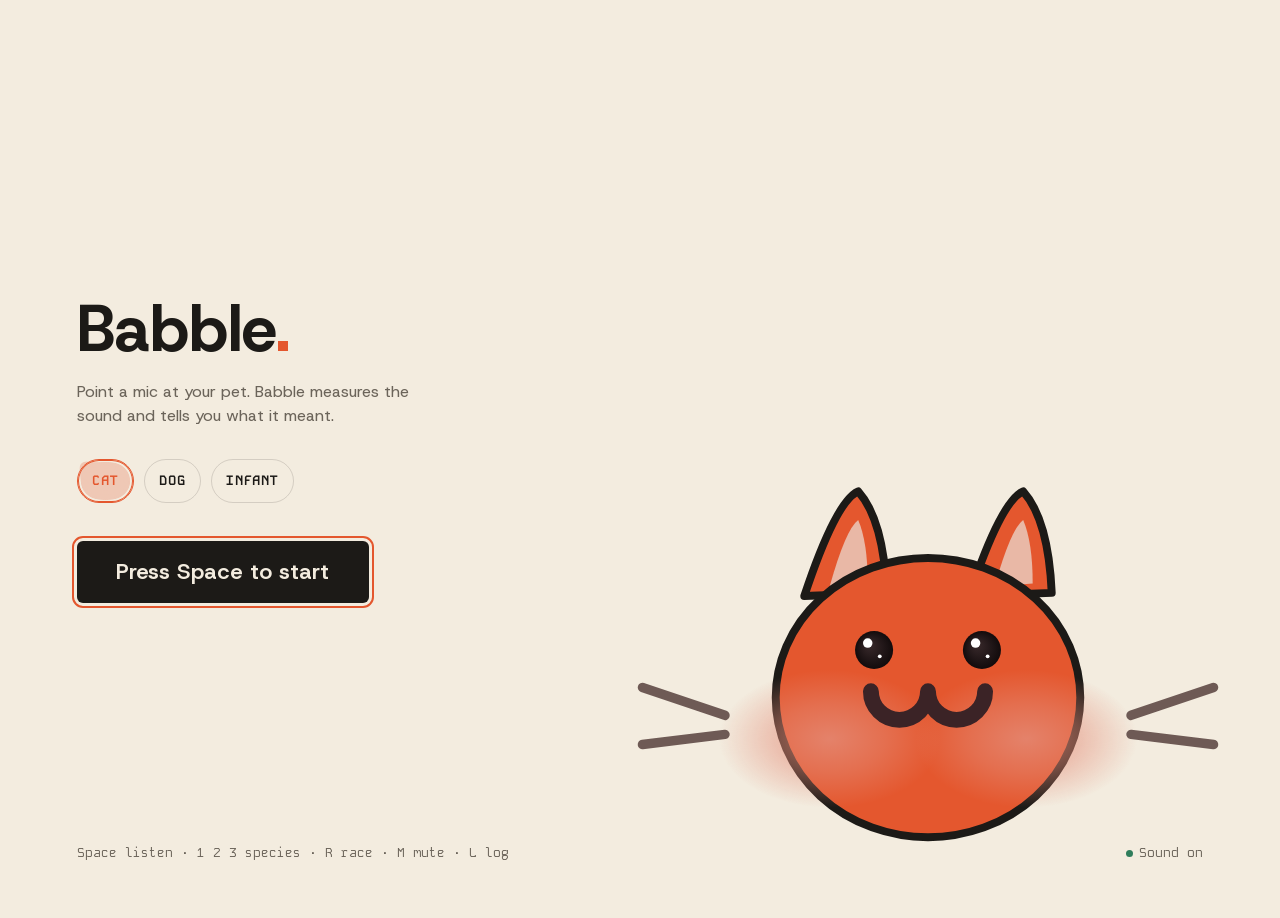
==== commit 83295179: "land the GooeyStickyMenu stretch item plus entrance and verdict polish The species switcher now has " ====
--- a/public/index.html
+++ b/public/index.html
@@ -10,6 +10,7 @@
 <link rel="stylesheet" href="css/captions.css" />
 <link rel="stylesheet" href="css/ribbon.css" />
 <link rel="stylesheet" href="css/telemetry.css" />
+<link rel="stylesheet" href="css/goo.css" />
 <link rel="stylesheet" href="css/controls.css" />
 <link rel="stylesheet" href="css/start.css" />
 </head>
--- a/public/css/layout.css
+++ b/public/css/layout.css
@@ -51,6 +51,29 @@
 #stage,
 #character {
   position: relative;
+}
+
+/* One-time stage entrance: while the start dialog is up (state boot), the
+   stage sits hidden below the fold of the dialog; when it lifts, each piece
+   lands in sequence. Gated on the dialog's presence so the dev harness
+   (no start screen, same boot state) is never hidden. */
+body[data-state="boot"]:has(> #start .start-dialog) #stage > * {
+  opacity: 0;
+  transform: translateY(18px);
+}
+body[data-state="boot"]:has(> #start .start-dialog) #character {
+  transform: translateY(10px) scale(0.93);
+}
+@media (prefers-reduced-motion: no-preference) {
+  #stage > * {
+    transition: opacity var(--dur-3) var(--ease-out), transform 620ms var(--ease-spring);
+  }
+  #masthead  { transition-delay: 40ms; }
+  #character { transition-delay: 130ms; }
+  #captions  { transition-delay: 220ms; }
+  #ribbon    { transition-delay: 320ms; }
+  #telemetry { transition-delay: 400ms; }
+  #controls  { transition-delay: 480ms; }
 }
 
 #camView {
@@ -112,12 +135,11 @@
   }
   #stage {
     height: 100dvh;
-    grid-template-columns: 1fr 1fr minmax(220px, 280px);
-    grid-template-rows: auto minmax(0, 26vh) minmax(0, 1fr) minmax(0, 32vh) auto;
+    grid-template-columns: minmax(240px, 28%) minmax(0, 1fr) minmax(220px, 280px);
+    grid-template-rows: auto minmax(0, 1fr) minmax(0, 34vh) auto;
     grid-template-areas:
       "masthead masthead masthead"
-      "character character telemetry"
-      "captions captions captions"
+      "character captions telemetry"
       "ribbon ribbon ribbon"
       "controls controls controls";
   }
@@ -150,7 +172,7 @@
   #telemetry { grid-area: telemetry; }
   #ribbon    { grid-area: ribbon; }
   #character { height: 38dvh; }
-  #captions  { min-height: 22dvh; }
+  #captions  { min-height: 30dvh; }
   #ribbon    { min-height: 24dvh; }
   #controls {
     grid-area: controls;
--- a/public/css/captions.css
+++ b/public/css/captions.css
@@ -2,10 +2,8 @@
 
 #captions {
   min-height: 0;
-  container-type: size;
-  display: flex;
-  flex-direction: column;
-  justify-content: center;
+  display: grid;
+  grid-template-rows: minmax(0, 1fr) auto;
   overflow: hidden;
 }
 
@@ -14,13 +12,12 @@
   grid-template-columns: 1fr;
   gap: clamp(12px, 2vw, 24px);
   min-height: 0;
-  flex: 1;
-  align-items: center;
+  align-items: stretch;
 }
 #captions[data-race="on"] .cap-lanes {
   grid-template-columns: 1fr 1fr;
 }
-#captions[data-race="on"] .cap-lane[data-lane="groq"] {
+#captions[data-race="on"] .cap-lane[data-lane="rival"] {
   border-left: 1px solid var(--rule);
   padding-left: clamp(12px, 2vw, 24px);
 }
@@ -28,13 +25,15 @@
 .cap-lane {
   min-width: 0;
   min-height: 0;
+  container-type: size;
   display: flex;
   flex-direction: column;
   max-height: 100%;
 }
-.cap-lane[data-lane="groq"] { --lane-accent: var(--rival); }
+.cap-lane[data-lane="rival"] { --lane-accent: var(--rival); }
 .cap-lane[data-lane="cerebras"] { --lane-accent: var(--signal); }
 .cap-lane[hidden] { display: none; }
+.cap-lane > :not(.cap-utt) { flex: none; }
 
 .cap-head {
   font-family: var(--font-mono);
@@ -49,7 +48,26 @@
   text-overflow: ellipsis;
 }
 .cap-lane.has-header .cap-head { opacity: 1; }
+.cap-head { transform-origin: left center; }
+@media (prefers-reduced-motion: no-preference) {
+  .cap-head.stamp { animation: cap-stamp 420ms var(--ease-spring); }
+}
+@keyframes cap-stamp {
+  0% { transform: scale(1.18) rotate(-0.7deg); opacity: 0; }
+  60% { transform: scale(0.98); opacity: 1; }
+  100% { transform: none; opacity: 1; }
+}
 .cap-head .cap-conf { color: var(--ink-2); }
+
+.cap-ev {
+  font-family: var(--font-mono);
+  font-size: var(--step--1);
+  color: var(--ink-2);
+  white-space: nowrap;
+  overflow: hidden;
+  text-overflow: ellipsis;
+  margin-top: 0.1em;
+}
 
 .cap-label {
   font-family: var(--font-mono);
@@ -73,16 +91,18 @@
   overflow: hidden;
   display: flex;
   flex-direction: column;
-  justify-content: flex-end;
+  justify-content: center;
   flex: 1;
   min-height: 1.1em;
   font-family: var(--font-display);
   font-weight: 600;
-  font-size: max(1.5rem, min(var(--step-3), calc((100cqh - 3.75rem) / 2.3)));
+  font-size: max(1.25rem, calc(max(1.5rem, min(var(--step-3), calc((100cqh - 3.75rem) / 2.3), 12cqw)) * var(--fit, 1)));
   line-height: 1.05;
+  text-wrap: balance;
   color: var(--ink);
   margin-top: 0.1em;
 }
+.cap-utt.roll { justify-content: flex-end; }
 .cap-utt-in {
   max-width: 22ch;
   transition: transform 0.22s var(--ease-out);
@@ -140,6 +160,16 @@
   margin-top: 0.4em;
   min-height: 1.2em;
 }
+.cap-status .cap-line {
+  font-family: var(--font-display);
+  font-size: max(1.1rem, min(var(--step-2), calc(100cqh / 6), 8cqw));
+  color: var(--ink-2);
+}
+.cap-status .cap-elapsed {
+  font-family: var(--font-mono);
+  font-size: var(--step-0);
+  display: block;
+}
 .cap-status .cap-line { display: block; }
 .cap-status .cap-line.swap-in { animation: cap-line-in 0.25s var(--ease-out); }
 @keyframes cap-line-in {
@@ -178,11 +208,12 @@
 
 .cap-prompt {
   font-family: var(--font-display);
-  font-size: var(--step-0);
+  font-size: var(--step-1);
   color: var(--ink-2);
 }
 
 .cap-reply {
+  justify-self: end;
   margin-top: clamp(8px, 1.5vw, 16px);
   text-align: right;
   font-family: var(--font-display);
@@ -218,10 +249,11 @@
 }
 
 @media (max-width: 899.98px) {
-  #captions { min-height: 22dvh; }
-  .cap-utt { font-size: var(--step-2); }
+  #captions { min-height: 30dvh; }
+  #captions[data-race="on"] { min-height: 36dvh; }
+  .cap-utt { font-size: max(1.25rem, calc(var(--step-2) * var(--fit, 1))); }
   #captions[data-race="on"] .cap-lanes { grid-template-columns: 1fr; }
-  #captions[data-race="on"] .cap-lane[data-lane="groq"] {
+  #captions[data-race="on"] .cap-lane[data-lane="rival"] {
     border-left: 0;
     border-top: 1px solid var(--rule);
     padding-left: 0;
--- a/public/css/telemetry.css
+++ b/public/css/telemetry.css
@@ -22,10 +22,15 @@
   color: var(--ink-2);
   min-height: 2.6em;
 }
+.telemetry-unit {
+  text-transform: uppercase;
+  letter-spacing: 0.08em;
+}
 .telemetry-text div { min-height: 1.3em; white-space: nowrap; overflow: hidden; text-overflow: ellipsis; }
+.telemetry-text div.telemetry-stats { white-space: normal; overflow: visible; }
 
 @media (max-width: 899.98px) {
-  #telemetry { flex-direction: row; align-items: center; }
+  #telemetry { flex-direction: row; align-items: center; min-height: 104px; }
   .telemetry-canvas { width: 46%; height: 64px; }
   .telemetry-text { min-height: 0; }
 }
--- a/public/css/goo.css
+++ b/public/css/goo.css
@@ -0,0 +1,28 @@
+/* Gooey indicator layer — see goo.js. Technique adapted from
+   codrops/GooeyStickyMenu (MIT). */
+
+.goo-seg { position: relative; }
+
+.goo-layer {
+  position: absolute;
+  inset: 0;
+  filter: url(#babble-goo);
+  pointer-events: none;
+  opacity: 0;
+  transition: opacity var(--dur-2) var(--ease-out);
+  z-index: 0;
+}
+.goo-layer.on { opacity: 1; }
+
+.goo-pill,
+.goo-trail {
+  position: absolute;
+  left: 0;
+  top: 0;
+  background: var(--goo-color, color-mix(in srgb, var(--ink) 16%, var(--paper)));
+  border-radius: 999px;
+  will-change: transform;
+}
+
+/* segment buttons float above the goo so the filter can blend behind them */
+.goo-seg > :not(.goo-layer) { position: relative; z-index: 1; }
--- a/public/css/controls.css
+++ b/public/css/controls.css
@@ -100,9 +100,11 @@
 .ctl-segbtn:last-child { border-right: 0; }
 .ctl-segbtn:hover { color: var(--ink); }
 .ctl-segbtn[aria-pressed="true"] { color: var(--ink); background: var(--paper-2); }
-.ctl-species .ctl-segbtn[data-sp="cat"][aria-pressed="true"] { color: var(--cat); box-shadow: inset 0 -2px 0 var(--cat); }
-.ctl-species .ctl-segbtn[data-sp="dog"][aria-pressed="true"] { color: var(--dog); box-shadow: inset 0 -2px 0 var(--dog); }
-.ctl-species .ctl-segbtn[data-sp="infant"][aria-pressed="true"] { color: var(--infant); box-shadow: inset 0 -2px 0 var(--infant); }
+/* Species: the goo pill (see goo.js) is the indicator — coloured text only. */
+.ctl-species .ctl-segbtn[data-sp="cat"] { --chip: var(--cat); }
+.ctl-species .ctl-segbtn[data-sp="dog"] { --chip: var(--dog); }
+.ctl-species .ctl-segbtn[data-sp="infant"] { --chip: var(--infant); }
+.ctl-species .ctl-segbtn[aria-pressed="true"] { color: var(--chip); background: none; }
 
 .ctl-switch {
   display: inline-flex;
@@ -151,6 +153,25 @@
 }
 .ctl-input::placeholder { color: var(--ink-2); }
 .ctl-input:disabled { opacity: 0.55; }
+
+.ctl-pet {
+  display: flex;
+  align-items: center;
+  gap: 8px;
+}
+.ctl-pet-lbl {
+  font-family: var(--font-mono);
+  font-size: var(--step--1);
+  text-transform: uppercase;
+  letter-spacing: 0.06em;
+  color: var(--ink-2);
+  white-space: nowrap;
+}
+.ctl-pet-in {
+  flex: none;
+  width: 9ch;
+  height: 44px;
+}
 .ctl-send {
   min-height: 44px;
   padding: 0 20px;
@@ -240,6 +261,9 @@
     gap: 8px;
   }
   .ctl-listen-m { min-width: 0; width: 100%; }
+  .ctl-bar .ctl-listen-m, .ctl-bar .ctl-btn { min-height: 48px; height: 48px; }
+  .ctl-reply .ctl-input { min-height: 44px; height: 44px; }
+  .ctl-reply .ctl-send { min-height: 44px; height: 44px; }
   #controls {
     position: sticky;
     bottom: 0;
@@ -254,10 +278,21 @@
   .ctl-main { gap: 12px; flex-wrap: nowrap; }
   .ctl-group { gap: 6px; }
   .ctl-group + .ctl-group { padding-left: 12px; }
-  .ctl-reply { flex: 1 1 140px; }
+  .ctl-reply { flex: 1 1 80px; min-width: 0; }
+  .ctl-reply .ctl-input { min-width: 220px; }
   .ctl-listen { padding: 0 18px; }
   .ctl-btn { padding: 0 10px; }
   .ctl-segbtn { padding: 0 8px; }
   .ctl-switch { padding: 0 4px; }
   .ctl-input { padding: 0 10px; }
 }
+
+@media (min-width: 1200px) and (max-width: 1599.98px) {
+  #controls { padding-left: 8px; padding-right: 8px; }
+  .ctl-main { gap: 8px; }
+  .ctl-group + .ctl-group { padding-left: 8px; }
+  .ctl-send { padding: 0 14px; }
+  .ctl-listen { padding: 0 12px; }
+  .ctl-pet-lbl { display: none; }
+  .ctl-pet-in { width: 10ch; padding: 0 6px; }
+}
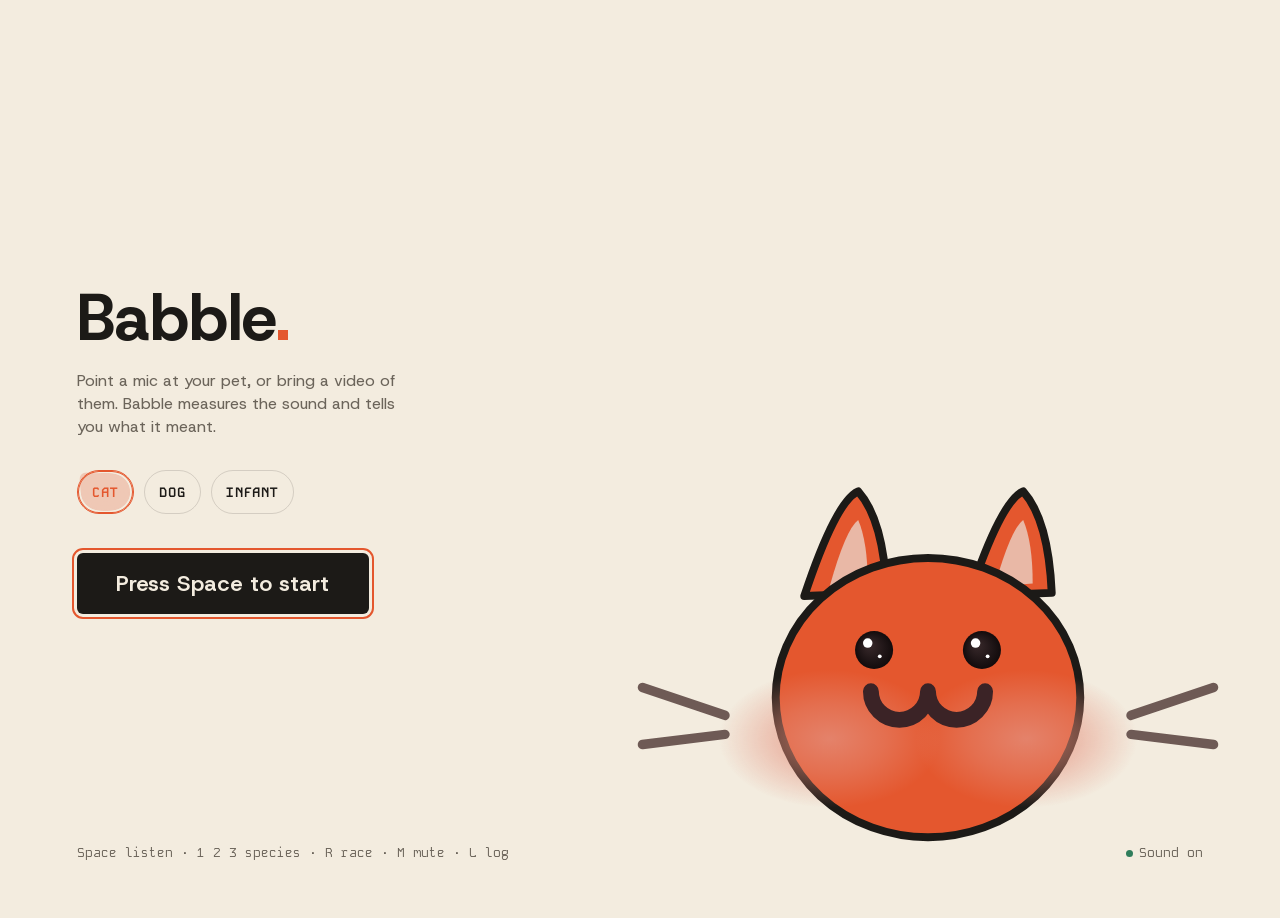
==== commit 4fd8df22: "bring your own pet: upload or drop a video, sound or photo Pets do not vocalize on command, so the m" ====
--- a/public/index.html
+++ b/public/index.html
@@ -7,6 +7,7 @@
 <link rel="stylesheet" href="css/tokens.css" />
 <link rel="stylesheet" href="css/layout.css" />
 <link rel="stylesheet" href="css/character.css" />
+<link rel="stylesheet" href="css/snapshot.css" />
 <link rel="stylesheet" href="css/captions.css" />
 <link rel="stylesheet" href="css/ribbon.css" />
 <link rel="stylesheet" href="css/telemetry.css" />
--- a/public/css/snapshot.css
+++ b/public/css/snapshot.css
@@ -0,0 +1,111 @@
+/* Snapshot card — a small print beside the character (media uploads);
+   with media present the panel splits 60/40 (see [data-media] below),
+   plus the drop overlay. */
+#character[data-media="on"] {
+  padding-right: 40%;
+}
+@media (prefers-reduced-motion: no-preference) {
+  #character {
+    transition: opacity var(--dur-3) var(--ease-out), transform 620ms var(--ease-spring),
+      padding-right var(--dur-2) var(--ease-out);
+    transition-delay: 130ms, 130ms, 0s;
+  }
+}
+.snap {
+  position: absolute;
+  right: clamp(8px, 2%, 16px);
+  top: 50%;
+  translate: 0 -50%;
+  z-index: 3;
+  width: calc(40% - 20px);
+  max-width: 190px;
+  min-width: 112px;
+  padding: 6px;
+  background: #fcfbf7;
+  border: 1px solid var(--ink);
+  box-shadow: 2px 3px 10px rgba(28, 26, 23, 0.25);
+  transform: rotate(-2deg);
+}
+.snap-in { animation: snap-in var(--dur-2) var(--ease-spring); }
+@keyframes snap-in {
+  from { transform: rotate(3deg) scale(0.9); }
+  to { transform: rotate(-2deg) scale(1); }
+}
+.snap-media {
+  width: 100%;
+  aspect-ratio: 4 / 3;
+  background: var(--paper-2);
+  overflow: hidden;
+}
+.snap-media video, .snap-media img {
+  width: 100%;
+  height: 100%;
+  object-fit: cover;
+  display: block;
+}
+.snap-cap, .snap-sub {
+  font-family: var(--font-mono);
+  font-size: 11px;
+  line-height: 1.3;
+  white-space: normal;
+  margin-top: 4px;
+}
+.snap-sub { color: var(--ink-2); margin-top: 1px; }
+.snap-x {
+  position: absolute;
+  top: -8px;
+  right: -8px;
+  width: 22px;
+  height: 22px;
+  padding: 0;
+  border: 1px solid var(--ink);
+  border-radius: 50%;
+  background: var(--paper);
+  color: var(--ink);
+  font: 12px/1 var(--font-display);
+  cursor: pointer;
+  opacity: 0;
+}
+.snap-x::before {
+  content: "";
+  position: absolute;
+  inset: -11px;
+}
+.snap-x:focus-visible {
+  outline: 2px solid var(--signal);
+  outline-offset: 1px;
+}
+.snap:hover .snap-x, .snap:focus-within .snap-x { opacity: 1; }
+@media (pointer: coarse) { .snap-x { opacity: 1; } }
+
+/* Drop overlay: full-stage "drop it here" sheet. */
+.dropz {
+  position: fixed;
+  inset: 0;
+  z-index: 40;
+  display: flex;
+  flex-direction: column;
+  align-items: center;
+  justify-content: center;
+  gap: 10px;
+  background: color-mix(in srgb, var(--paper) 92%, transparent);
+}
+.dropz-c {
+  position: absolute;
+  width: 22px;
+  height: 22px;
+  border: 2px solid var(--ink);
+}
+.dropz-c.tl { top: 14px; left: 14px; border-right: none; border-bottom: none; }
+.dropz-c.tr { top: 14px; right: 14px; border-left: none; border-bottom: none; }
+.dropz-c.bl { bottom: 14px; left: 14px; border-right: none; border-top: none; }
+.dropz-c.br { bottom: 14px; right: 14px; border-left: none; border-top: none; }
+.dropz-big {
+  font: 600 var(--step-3)/1.1 var(--font-display);
+  color: var(--ink);
+}
+.dropz-sub {
+  font-family: var(--font-mono);
+  font-size: var(--step-0);
+  color: var(--ink-2);
+}
--- a/public/css/captions.css
+++ b/public/css/captions.css
@@ -178,6 +178,7 @@
 }
 .cap-elapsed { color: var(--ink); }
 .cap-error { color: var(--warn); }
+.cap-note { color: var(--ink-2); }
 .cap-notice { color: var(--ink-2); }
 
 .cap-retry {
--- a/public/css/controls.css
+++ b/public/css/controls.css
@@ -257,8 +257,8 @@
   .ctl-main { display: none; }
   .ctl-bar {
     display: grid;
-    grid-template-columns: 1fr auto auto;
-    gap: 8px;
+    grid-template-columns: 1fr auto auto auto;
+    gap: 6px;
   }
   .ctl-listen-m { min-width: 0; width: 100%; }
   .ctl-bar .ctl-listen-m, .ctl-bar .ctl-btn { min-height: 48px; height: 48px; }
